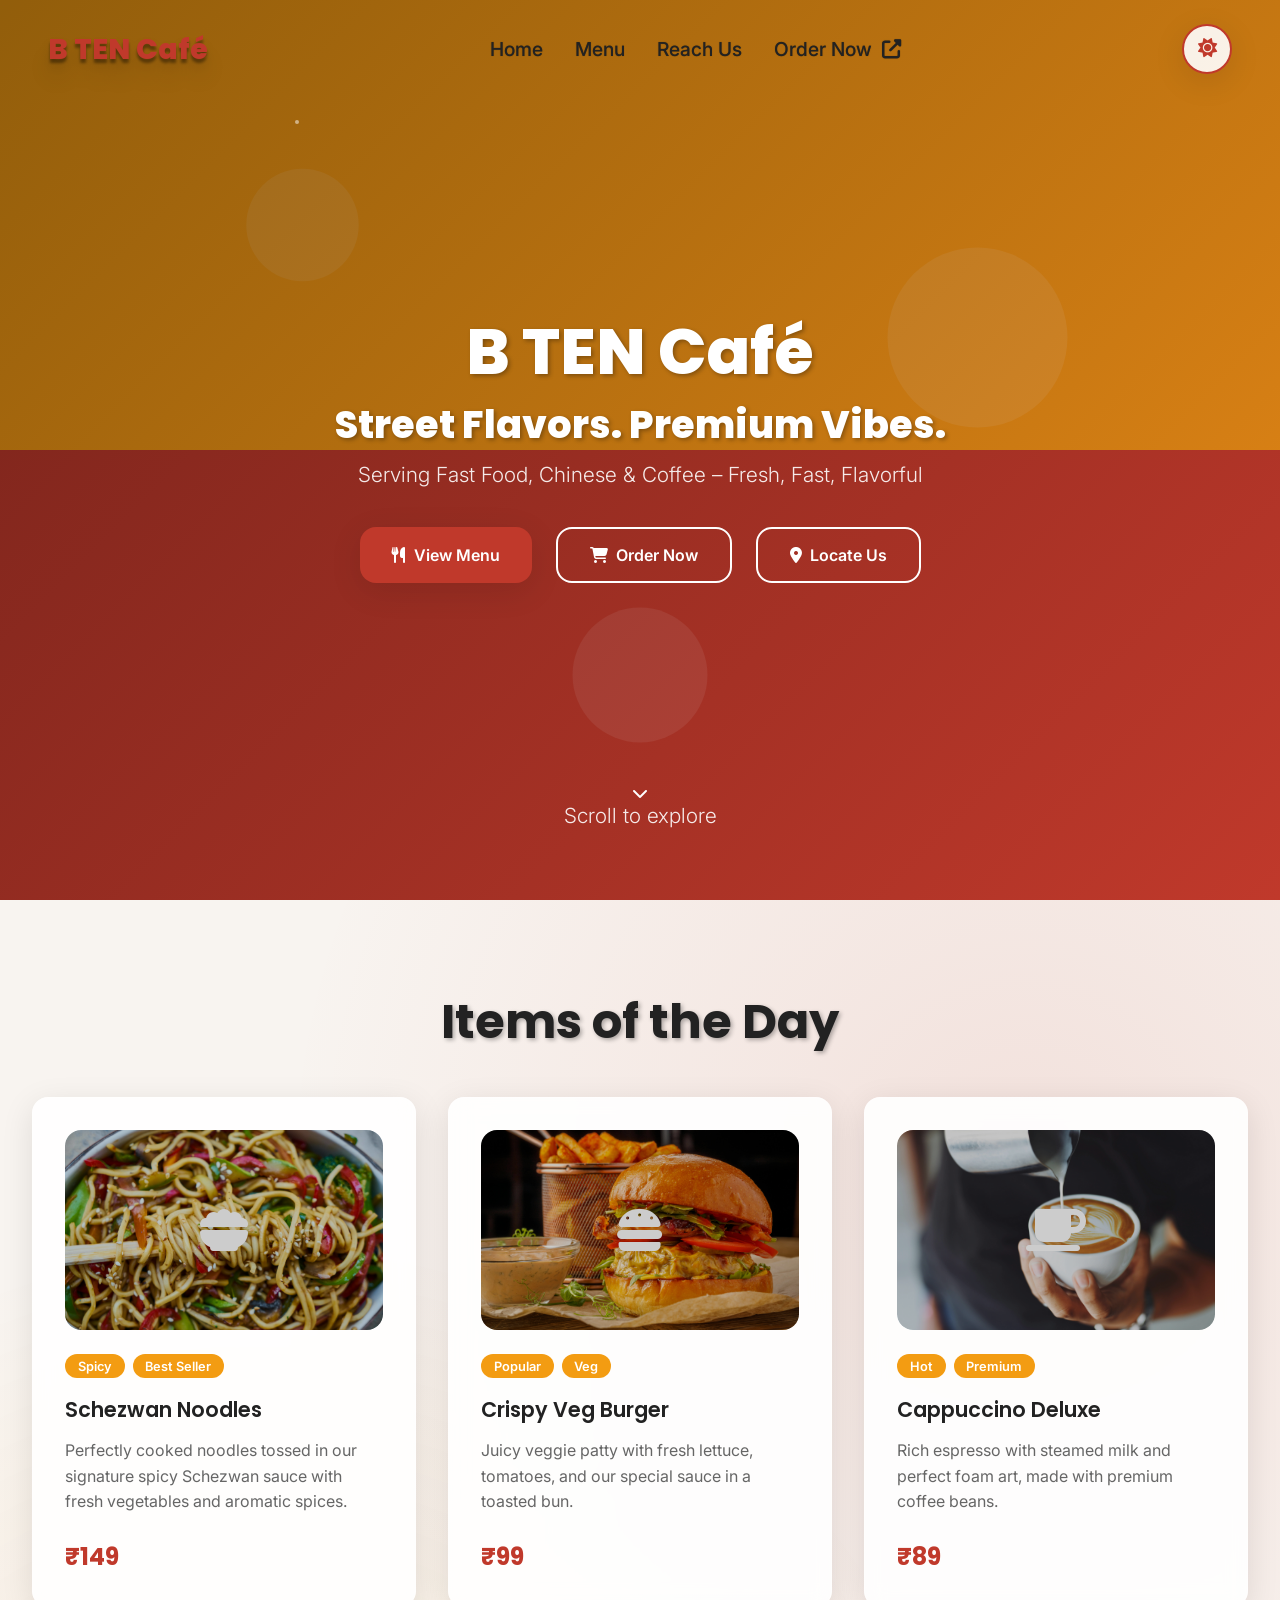
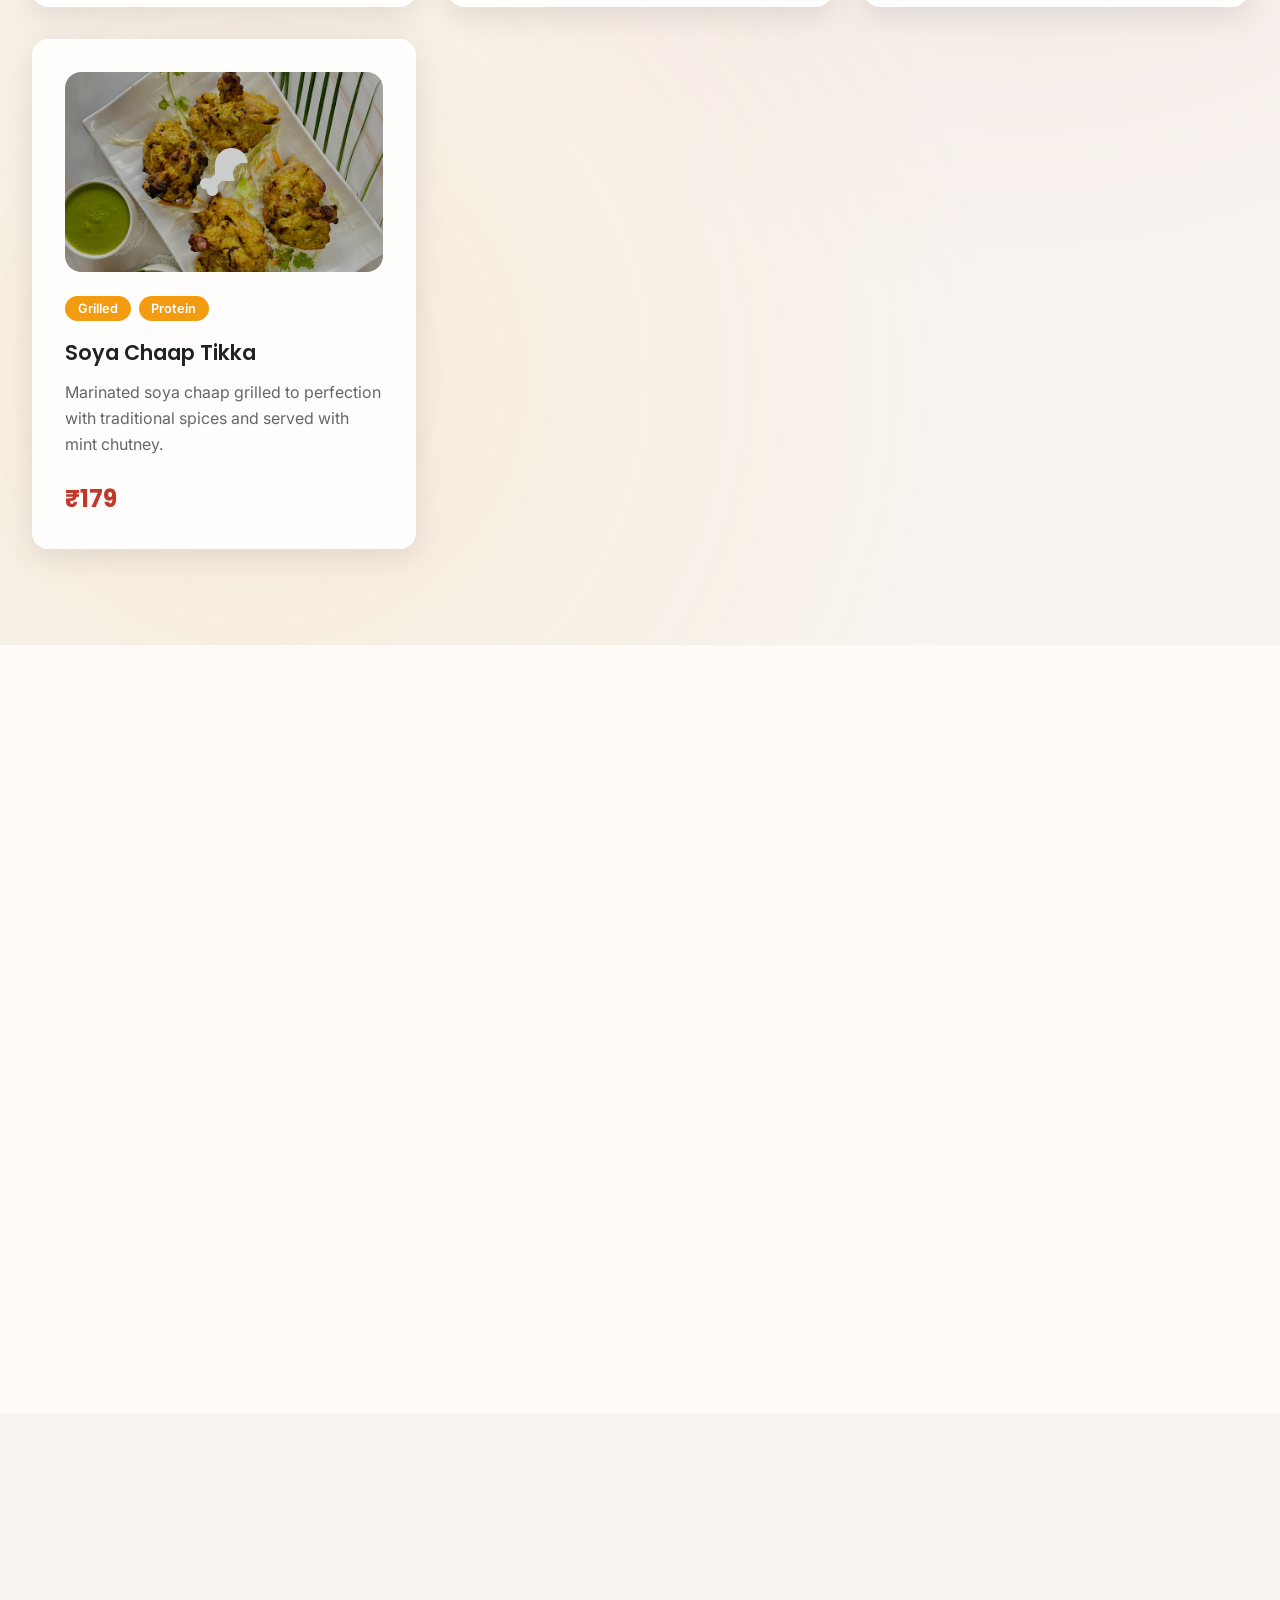
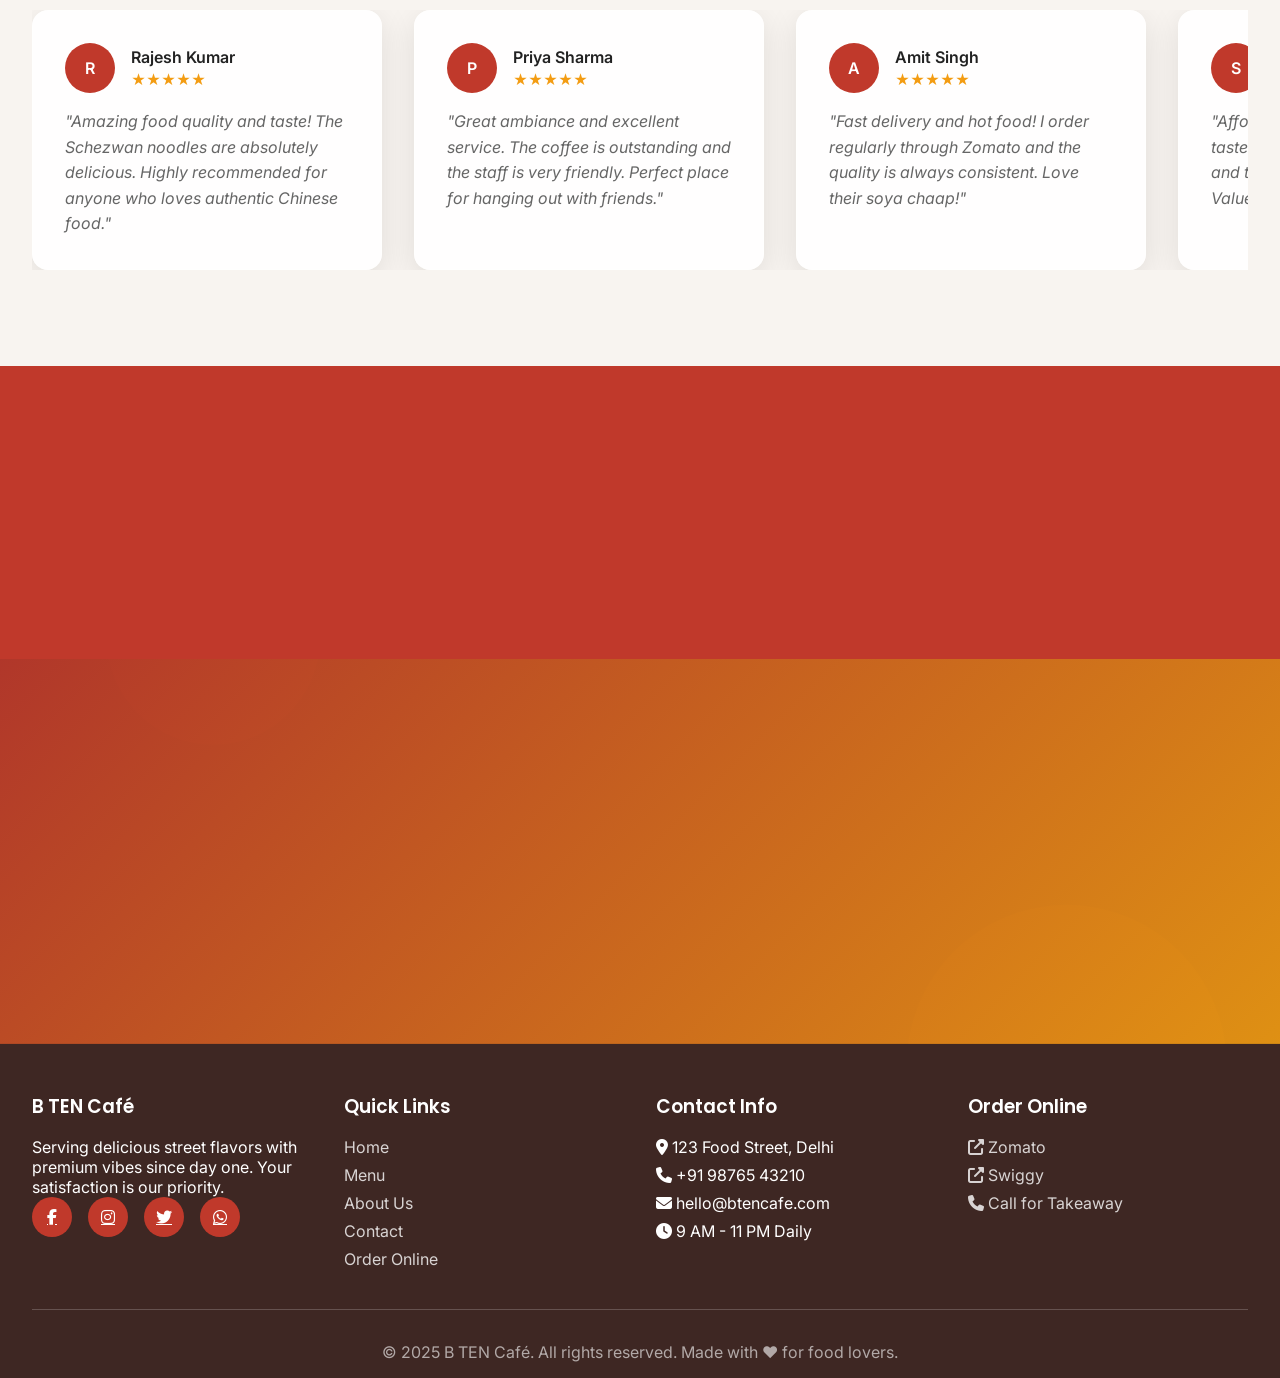
==== index.html @ 08c1b53b "Brewed with Assence" ====
<!DOCTYPE html>
<html lang="en">
  <head>
    <meta charset="UTF-8" />
    <meta name="viewport" content="width=device-width, initial-scale=1.0" />
    <title>B TEN Café - Street Flavors. Premium Vibes.</title>
    <link
      href="https://fonts.googleapis.com/css2?family=Poppins:wght@300;400;600;700;800&family=Inter:wght@300;400;500;600&display=swap"
      rel="stylesheet"
    />
    <link
      href="https://cdnjs.cloudflare.com/ajax/libs/font-awesome/6.4.0/css/all.min.css"
      rel="stylesheet"
    />
    <link rel="stylesheet" href="./css/index.css" />
  </head>
  <body>
    <!-- Loader -->
    <div class="loader" id="loader">
      <div class="coffee-cup"></div>
      <div class="loader-text">Brewing Excellence...</div>
    </div>

    <!-- Navbar -->
    <nav class="navbar" id="navbar">
      <div class="nav-container">
        <a href="index.html" class="logo">B TEN Café</a>
        <ul class="nav-links">
          <li><a href="index.html">Home</a></li>
          <li><a href="menu.html">Menu</a></li>
          <li><a href="reachus.html">Reach Us</a></li>
          <li>
            <a href="#"
              >Order Now &nbsp;<i class="fas fa-external-link-alt"></i
            ></a>
          </li>
        </ul>
        <button class="theme-toggle" id="themeToggle">
          <i class="fas fa-sun"></i>
        </button>
      </div>
    </nav>

    <!-- Hero Section -->
    <section class="hero" id="home" style="position: relative">
      <video
        autoplay
        loop
        muted
        playsinline
        class="hero-bg-video"
        style="
          position: absolute;
          top: 0;
          left: 0;
          width: 100%;
          height: 100%;
          object-fit: cover;
          z-index: 0;
          pointer-events: none;
          opacity: 0.45;
        "
      >
        <source src="./assests/home-hero-bg.mp4" type="video/mp4" />
        <!-- fallback image or background here if needed -->
      </video>
      <div class="hero-content">
        <h1>B TEN Café</h1>
        <h2>Street Flavors. Premium Vibes.</h2>
        <p>Serving Fast Food, Chinese & Coffee – Fresh, Fast, Flavorful</p>
        <div class="hero-buttons">
          <a href="menu.html" class="btn btn-primary">
            <i class="fas fa-utensils"></i> View Menu
          </a>
          <a href="#order" class="btn btn-outline">
            <i class="fas fa-shopping-cart"></i> Order Now
          </a>
          <a href="#contact" class="btn btn-outline">
            <i class="fas fa-map-marker-alt"></i> Locate Us
          </a>
        </div>
      </div>
      <div class="scroll-indicator">
        <i class="fas fa-chevron-down"></i>
        <p>Scroll to explore</p>
      </div>
    </section>

    <!-- Items of the Day -->
    <section class="items-section" id="menu">
      <div class="container">
        <h2 class="section-title fade-in">Items of the Day</h2>
        <div class="items-grid">
          <div class="item-card slide-in-left">
            <div
              class="item-image"
              style="
                background-image: url('./assests/home-SchezwanNoodles.jpg');
                background-size: cover;
                background-position: center;
              "
            >
              <i class="fas fa-bowl-food"></i>
            </div>
            <div class="item-tags">
              <span class="tag">Spicy</span>
              <span class="tag">Best Seller</span>
            </div>
            <h3 class="item-name">Schezwan Noodles</h3>
            <p class="item-description">
              Perfectly cooked noodles tossed in our signature spicy Schezwan
              sauce with fresh vegetables and aromatic spices.
            </p>
            <div class="item-price">₹149</div>
          </div>

          <div class="item-card slide-in-right">
            <div
              class="item-image"
              style="
                background-image: url('./assests/home-CrispyVegBurger.jpg');
                background-size: cover;
                background-position: center;
              "
            >
              <i class="fas fa-hamburger"></i>
            </div>
            <div class="item-tags">
              <span class="tag">Popular</span>
              <span class="tag">Veg</span>
            </div>
            <h3 class="item-name">Crispy Veg Burger</h3>
            <p class="item-description">
              Juicy veggie patty with fresh lettuce, tomatoes, and our special
              sauce in a toasted bun.
            </p>
            <div class="item-price">₹99</div>
          </div>

          <div class="item-card slide-in-left">
            <div
              class="item-image"
              style="
                background-image: url('./assests/home-CappuccinoDeluxe.jpg');
                background-size: cover;
                background-position: center;
              "
            >
              <i class="fas fa-coffee"></i>
            </div>
            <div class="item-tags">
              <span class="tag">Hot</span>
              <span class="tag">Premium</span>
            </div>
            <h3 class="item-name">Cappuccino Deluxe</h3>
            <p class="item-description">
              Rich espresso with steamed milk and perfect foam art, made with
              premium coffee beans.
            </p>
            <div class="item-price">₹89</div>
          </div>

          <div class="item-card slide-in-right">
            <div
              class="item-image"
              style="
                background-image: url('./assests/home-SoyaChaapTikka.jpg');
                background-size: cover;
                background-position: center;
              "
            >
              <i class="fas fa-drumstick-bite"></i>
            </div>
            <div class="item-tags">
              <span class="tag">Grilled</span>
              <span class="tag">Protein</span>
            </div>
            <h3 class="item-name">Soya Chaap Tikka</h3>
            <p class="item-description">
              Marinated soya chaap grilled to perfection with traditional spices
              and served with mint chutney.
            </p>
            <div class="item-price">₹179</div>
          </div>
        </div>
      </div>
    </section>

    <!-- Why B TEN Section -->
    <section class="why-section">
      <div class="container">
        <div class="why-content">
          <div class="why-text slide-in-left">
            <h2>Why B TEN Café?</h2>
            <div class="why-features">
              <div class="feature">
                <div class="feature-icon">
                  <i class="fas fa-leaf"></i>
                </div>
                <div class="feature-text">
                  <h3>Always Fresh & Hygienic</h3>
                  <p>
                    We prepare everything fresh daily with the highest hygiene
                    standards
                  </p>
                </div>
              </div>
              <div class="feature">
                <div class="feature-icon">
                  <i class="fas fa-seedling"></i>
                </div>
                <div class="feature-text">
                  <h3>100% Pure Veg</h3>
                  <p>
                    Completely vegetarian menu with authentic flavors and
                    quality ingredients
                  </p>
                </div>
              </div>
              <div class="feature">
                <div class="feature-icon">
                  <i class="fas fa-heart"></i>
                </div>
                <div class="feature-text">
                  <h3>Loved by Locals</h3>
                  <p>
                    Trusted by our community for consistent taste and excellent
                    service
                  </p>
                </div>
              </div>
              <div class="feature">
                <div class="feature-icon">
                  <i class="fas fa-mobile-alt"></i>
                </div>
                <div class="feature-text">
                  <h3>Order on Zomato & Swiggy</h3>
                  <p>
                    Convenient online ordering with fast delivery to your
                    doorstep
                  </p>
                </div>
              </div>
            </div>
          </div>
          <div class="gallery-grid slide-in-right">
            <div
              class="gallery-item"
              style="
                background-image: url('./assests/home-about1.jpg');
                background-size: cover;
                background-position: center;
              "
            >
              <div class="gallery-overlay">
                <i class="fas fa-kitchen-set"></i>
              </div>
            </div>
            <div
              class="gallery-item"
              style="
                background-image: url('./assests/home-about2.jpg');
                background-size: cover;
                background-position: center;
              "
            >
              <div class="gallery-overlay">
                <i class="fas fa-utensils"></i>
              </div>
            </div>
            <div
              class="gallery-item"
              style="
                background-image: url('./assests/home-about3.jpg');
                background-size: cover;
                background-position: center;
              "
            >
              <div class="gallery-overlay">
                <i class="fa-solid fa-users"></i>
              </div>
            </div>
            <div
              class="gallery-item"
              style="
                background-image: url('./assests/home-about4.jpg');
                background-size: cover;
                background-position: center;
              "
            >
              <div class="gallery-overlay">
                <i class="fas fa-smile"></i>
              </div>
            </div>
          </div>
        </div>
      </div>
    </section>

    <!-- Testimonials -->
    <section class="testimonials-section">
      <div class="container">
        <h2 class="section-title fade-in">What Our Customers Say</h2>
        <div class="testimonials-container">
          <div class="testimonials-track">
            <div class="testimonial-card">
              <div class="testimonial-header">
                <img
                  class="testimonial-avatar"
                  src="https://i.pravatar.cc/50?u=rajesh"
                  alt="Rajesh Kumar"
                  style="
                    width: 50px;
                    height: 50px;
                    border-radius: 50%;
                    object-fit: cover;
                  "
                  onerror="this.style.display='none';this.nextElementSibling.style.display='flex';"
                />
                <div class="testimonial-avatar" style="display: none">R</div>
                <div class="testimonial-info">
                  <h4>Rajesh Kumar</h4>
                  <div class="testimonial-stars">★★★★★</div>
                </div>
              </div>
              <p class="testimonial-text">
                "Amazing food quality and taste! The Schezwan noodles are
                absolutely delicious. Highly recommended for anyone who loves
                authentic Chinese food."
              </p>
            </div>

            <div class="testimonial-card">
              <div class="testimonial-header">
                <img
                  class="testimonial-avatar"
                  src="https://i.pravatar.cc/50?u=priya"
                  alt="Priya Sharma"
                  style="
                    width: 50px;
                    height: 50px;
                    border-radius: 50%;
                    object-fit: cover;
                  "
                  onerror="this.style.display='none';this.nextElementSibling.style.display='flex';"
                />
                <div class="testimonial-avatar" style="display: none">P</div>
                <div class="testimonial-info">
                  <h4>Priya Sharma</h4>
                  <div class="testimonial-stars">★★★★★</div>
                </div>
              </div>
              <p class="testimonial-text">
                "Great ambiance and excellent service. The coffee is outstanding
                and the staff is very friendly. Perfect place for hanging out
                with friends."
              </p>
            </div>

            <div class="testimonial-card">
              <div class="testimonial-header">
                <img
                  class="testimonial-avatar"
                  src="https://i.pravatar.cc/50?u=amit"
                  alt="Amit Singh"
                  style="
                    width: 50px;
                    height: 50px;
                    border-radius: 50%;
                    object-fit: cover;
                  "
                  onerror="this.style.display='none';this.nextElementSibling.style.display='flex';"
                />
                <div class="testimonial-avatar" style="display: none">A</div>
                <div class="testimonial-info">
                  <h4>Amit Singh</h4>
                  <div class="testimonial-stars">★★★★★</div>
                </div>
              </div>
              <p class="testimonial-text">
                "Fast delivery and hot food! I order regularly through Zomato
                and the quality is always consistent. Love their soya chaap!"
              </p>
            </div>

            <div class="testimonial-card">
              <div class="testimonial-header">
                <img
                  class="testimonial-avatar"
                  src="https://i.pravatar.cc/50?u=sunita"
                  alt="Sunita Patel"
                  style="
                    width: 50px;
                    height: 50px;
                    border-radius: 50%;
                    object-fit: cover;
                  "
                  onerror="this.style.display='none';this.nextElementSibling.style.display='flex';"
                />
                <div class="testimonial-avatar" style="display: none">S</div>
                <div class="testimonial-info">
                  <h4>Sunita Patel</h4>
                  <div class="testimonial-stars">★★★★★</div>
                </div>
              </div>
              <p class="testimonial-text">
                "Affordable prices with premium taste. The veg burger is my
                favorite and the portion sizes are generous. Value for money!"
              </p>
            </div>

            <div class="testimonial-card">
              <div class="testimonial-header">
                <img
                  class="testimonial-avatar"
                  src="https://i.pravatar.cc/50?u=rajesh"
                  alt="Rajesh Kumar"
                  style="
                    width: 50px;
                    height: 50px;
                    border-radius: 50%;
                    object-fit: cover;
                  "
                  onerror="this.style.display='none';this.nextElementSibling.style.display='flex';"
                />
                <div class="testimonial-avatar" style="display: none">R</div>
                <div class="testimonial-info">
                  <h4>Rajesh Kumar</h4>
                  <div class="testimonial-stars">★★★★★</div>
                </div>
              </div>
              <p class="testimonial-text">
                "Amazing food quality and taste! The Schezwan noodles are
                absolutely delicious. Highly recommended for anyone who loves
                authentic Chinese food."
              </p>
            </div>

            <div class="testimonial-card">
              <div class="testimonial-header">
                <img
                  class="testimonial-avatar"
                  src="https://i.pravatar.cc/50?u=priya"
                  alt="Priya Sharma"
                  style="
                    width: 50px;
                    height: 50px;
                    border-radius: 50%;
                    object-fit: cover;
                  "
                  onerror="this.style.display='none';this.nextElementSibling.style.display='flex';"
                />
                <div class="testimonial-avatar" style="display: none">P</div>
                <div class="testimonial-info">
                  <h4>Priya Sharma</h4>
                  <div class="testimonial-stars">★★★★★</div>
                </div>
              </div>
              <p class="testimonial-text">
                "Great ambiance and excellent service. The coffee is outstanding
                and the staff is very friendly. Perfect place for hanging out
                with friends."
              </p>
            </div>
          </div>
        </div>
      </div>
    </section>

    <!-- Stats Section -->
    <section class="stats-section">
      <div class="container">
        <div class="stats-grid">
          <div class="stat-item fade-in">
            <div class="stat-number" data-target="9000">0</div>
            <div class="stat-label">Orders Delivered</div>
          </div>
          <div class="stat-item fade-in">
            <div class="stat-number" data-target="58">0</div>
            <div class="stat-label">Delicious Items</div>
          </div>
          <div class="stat-item fade-in">
            <div class="stat-number" data-target="4.8">0</div>
            <div class="stat-label">Avg. Rating</div>
          </div>
          <div class="stat-item fade-in">
            <div class="stat-number" data-target="4000">0</div>
            <div class="stat-label">Happy Customers</div>
          </div>
        </div>
      </div>
    </section>

    <!-- CTA Section -->
    <section class="cta-section" id="order">
      <div class="container">
        <div class="cta-content fade-in">
          <h2>Ready to Experience B TEN?</h2>
          <p>
            Join thousands of satisfied customers who trust us for their
            favorite meals
          </p>
          <div class="cta-buttons">
            <a href="#" class="cta-btn">
              <i class="fas fa-calendar-alt"></i> Book a Table
            </a>
            <a href="#" class="cta-btn">
              <i class="fas fa-shopping-bag"></i> Take Away
            </a>
            <a href="#" class="cta-btn">
              <i class="fas fa-motorcycle"></i> Order Online
            </a>
          </div>
        </div>
      </div>
    </section>

    <!-- Footer -->
    <footer class="footer" id="contact">
      <div class="container">
        <div class="footer-content">
          <div class="footer-section">
            <h3>B TEN Café</h3>
            <p>
              Serving delicious street flavors with premium vibes since day one.
              Your satisfaction is our priority.
            </p>
            <div class="social-links">
              <a href="#"><i class="fab fa-facebook-f"></i></a>
              <a href="#"><i class="fab fa-instagram"></i></a>
              <a href="#"><i class="fab fa-twitter"></i></a>
              <a href="#"><i class="fab fa-whatsapp"></i></a>
            </div>
          </div>
          <div class="footer-section">
            <h3>Quick Links</h3>
            <ul class="footer-links">
              <li><a href="index.html">Home</a></li>
              <li><a href="menu.html">Menu</a></li>
              <li><a href="#about">About Us</a></li>
              <li><a href="reachus.html">Contact</a></li>
              <li><a href="#order">Order Online</a></li>
            </ul>
          </div>
          <div class="footer-section">
            <h3>Contact Info</h3>
            <ul class="footer-links">
              <li>
                <i class="fas fa-map-marker-alt"></i> 123 Food Street, Delhi
              </li>
              <li><i class="fas fa-phone"></i> +91 98765 43210</li>
              <li><i class="fas fa-envelope"></i> hello@btencafe.com</li>
              <li><i class="fas fa-clock"></i> 9 AM - 11 PM Daily</li>
            </ul>
          </div>
          <div class="footer-section">
            <h3>Order Online</h3>
            <ul class="footer-links">
              <li>
                <a href="#"><i class="fas fa-external-link-alt"></i> Zomato</a>
              </li>
              <li>
                <a href="#"><i class="fas fa-external-link-alt"></i> Swiggy</a>
              </li>
              <li>
                <a href="#"><i class="fas fa-phone"></i> Call for Takeaway</a>
              </li>
            </ul>
          </div>
        </div>
        <div class="footer-bottom">
          <p>
            &copy; 2025 B TEN Café. All rights reserved. Made with ❤️ for food
            lovers.
          </p>
        </div>
      </div>
    </footer>

    <script src="./js/index.js"></script>
  </body>
</html>
---- css/index.css ----
* {
  margin: 0;
  padding: 0;
  box-sizing: border-box;
}

:root {
  --bg-primary: #fefaf6;
  --bg-secondary: #f8f4f0;
  --text-primary: #222;
  --text-secondary: #666;
  --accent-red: #c0392b;
  --accent-gold: #f39c12;
  --card-bg: rgba(255, 255, 255, 0.9);
  --glass-bg: rgba(255, 255, 255, 0.1);
  --shadow: 0 8px 32px rgba(0, 0, 0, 0.1);
  --shadow-hover: 0 12px 40px rgba(0, 0, 0, 0.15);
  --border-radius: 16px;
  --transition: all 0.3s cubic-bezier(0.4, 0, 0.2, 1);
}

[data-theme="dark"] {
  --bg-primary: #1c1c1c;
  --bg-secondary: #2a2a2a;
  --text-primary: #f9f9f9;
  --text-secondary: #ccc;
  --card-bg: rgba(45, 45, 45, 0.9);
  --glass-bg: rgba(255, 255, 255, 0.05);
  --shadow: 0 8px 32px rgba(0, 0, 0, 0.3);
  --shadow-hover: 0 12px 40px rgba(0, 0, 0, 0.4);
}

body {
  font-family: "Inter", sans-serif;
  background: var(--bg-primary);
  color: var(--text-primary);
  transition: var(--transition);
  overflow-x: hidden;
}

/* Loader */
.loader {
  position: fixed;
  top: 0;
  left: 0;
  right: 0;
  bottom: 0;
  background: var(--bg-primary);
  z-index: 9999;
  display: flex;
  align-items: center;
  justify-content: center;
  flex-direction: column;
  transition: var(--transition);
}

.coffee-cup {
  width: 60px;
  height: 60px;
  border: 3px solid var(--accent-red);
  border-radius: 50%;
  position: relative;
  animation: fillCup 2s ease-in-out infinite;
}

.coffee-cup::before {
  content: "";
  position: absolute;
  top: 10px;
  left: 10px;
  right: 10px;
  bottom: 10px;
  background: var(--accent-red);
  border-radius: 50%;
  transform: scale(0);
  animation: fillCoffee 2s ease-in-out infinite;
}

@keyframes fillCup {
  0%,
  100% {
    transform: rotate(0deg);
  }
  50% {
    transform: rotate(10deg);
  }
}

@keyframes fillCoffee {
  0% {
    transform: scale(0);
  }
  50% {
    transform: scale(0.8);
  }
  100% {
    transform: scale(0);
  }
}

.loader-text {
  margin-top: 20px;
  font-family: "Poppins", sans-serif;
  font-weight: 600;
  color: var(--accent-red);
  animation: pulse 2s ease-in-out infinite;
}

@keyframes pulse {
  0%,
  100% {
    opacity: 0.6;
  }
  50% {
    opacity: 1;
  }
}

/* Navbar */
.navbar {
  position: fixed;
  top: 0;
  left: 0;
  right: 0;
  z-index: 1000;
  padding: 1.5rem 3rem;
  transition: var(--transition);
  backdrop-filter: blur(0px);
}

.navbar.scrolled {
  background: var(--glass-bg);
  backdrop-filter: blur(15px);
  border-bottom: 1px solid rgba(255, 255, 255, 0.1);
}

.nav-container {
  display: flex;
  justify-content: space-between;
  align-items: center;
  max-width: 1400px;
  margin: 0 auto;
}

.logo {
  font-family: "Poppins", sans-serif;
  font-size: 1.8rem;
  font-weight: 800;
  color: var(--accent-red);
  text-shadow: 0px 4px 3px rgba(0, 0, 0, 0.4), 0px 8px 13px rgba(0, 0, 0, 0.1),
    0px 18px 23px rgba(0, 0, 0, 0.1);
  text-decoration: none;
}

.nav-links {
  display: flex;
  list-style: none;
  gap: 2rem;
  align-items: center;
}

.nav-links a {
  text-decoration: none;
  font-size: 1.2rem;
  text-shadow: 0px 0px 1px rgba(0, 0, 0, 0.4);
  color: var(--text-primary);
  font-weight: 500;
  transition: var(--transition);
  position: relative;
}

.nav-links a:hover {
  color: var(--accent-red);
}

.nav-links a::after {
  content: "";
  position: absolute;
  bottom: -5px;
  left: 0;
  width: 0;
  height: 2px;
  background: var(--accent-red);
  transition: var(--transition);
}

.nav-links a:hover::after {
  width: 100%;
}

.theme-toggle {
  background: var(--card-bg);
  border: 2px solid #c0392b;
  width: 50px;
  height: 50px;
  border-radius: 50%;
  cursor: pointer;
  display: flex;
  align-items: center;
  justify-content: center;
  font-size: 1.2rem;
  color: var(--accent-red);
  transition: var(--transition);
  box-shadow: var(--shadow);
}

.theme-toggle:hover {
  transform: scale(1.1);
}

/* Hero Section */
.hero {
  height: 100vh;
  background: linear-gradient(
      135deg,
      rgba(0, 0, 0, 0.4),
      rgba(192, 57, 43, 0.2)
    ),
    url('data:image/svg+xml,<svg xmlns="http://www.w3.org/2000/svg" viewBox="0 0 1200 800"><rect fill="%23f39c12" width="1200" height="800"/><path fill="%23c0392b" d="M0 400h1200v400H0z"/><circle fill="%23fff" cx="300" cy="200" r="50" opacity="0.1"/><circle fill="%23fff" cx="900" cy="300" r="80" opacity="0.1"/><circle fill="%23fff" cx="600" cy="600" r="60" opacity="0.1"/></svg>');
  background-size: cover;
  background-position: center;
  display: flex;
  align-items: center;
  justify-content: center;
  text-align: center;
  position: relative;
  overflow: hidden;
}

.hero-content {
  max-width: 800px;
  z-index: 2;
  animation: heroFadeIn 1s ease-out;
}

@keyframes heroFadeIn {
  from {
    opacity: 0;
    transform: translateY(50px);
  }
  to {
    opacity: 1;
    transform: translateY(0);
  }
}

.hero h1,
h2 {
  font-family: "Poppins", sans-serif;
  font-size: clamp(2.5rem, 5vw, 4.5rem);
  font-weight: 800;
  color: white;
  margin-bottom: 1rem;
  line-height: 1.1;
  text-shadow: 2px 2px 4px rgba(0, 0, 0, 0.3);
}

.hero h2 {
  font-size: clamp(1.5rem, 3vw, 2.5rem);
}

.hero p {
  font-size: 1.3rem;
  color: rgba(255, 255, 255, 0.9);
  margin-bottom: 2.5rem;
  font-weight: 300;
}

.hero-buttons {
  display: flex;
  gap: 1.5rem;
  justify-content: center;
  flex-wrap: wrap;
}

.btn {
  padding: 1rem 2rem;
  border-radius: var(--border-radius);
  text-decoration: none;
  font-weight: 600;
  transition: var(--transition);
  position: relative;
  overflow: hidden;
  display: inline-flex;
  align-items: center;
  gap: 0.5rem;
}

.btn-primary {
  background: var(--accent-red);
  color: white;
  box-shadow: var(--shadow);
}

.btn-outline {
  background: transparent;
  color: white;
  border: 2px solid white;
}

.btn:hover {
  transform: translateY(-3px);
  box-shadow: var(--shadow-hover);
}

.scroll-indicator {
  position: absolute;
  bottom: 2rem;
  left: 50%;
  transform: translateX(-50%);
  color: white;
  animation: bounce 2s infinite;
}

@keyframes bounce {
  0%,
  20%,
  50%,
  80%,
  100% {
    transform: translateX(-50%) translateY(0);
  }
  40% {
    transform: translateX(-50%) translateY(-10px);
  }
  60% {
    transform: translateX(-50%) translateY(-5px);
  }
}

/* Items of the Day */
.items-section {
  padding: 6rem 0;
  background: var(--bg-secondary);
  position: relative;
}

.items-section::before {
  content: "";
  position: absolute;
  top: 0;
  left: 0;
  right: 0;
  bottom: 0;
  background-image: radial-gradient(
      circle at 20% 80%,
      rgba(243, 156, 18, 0.1) 0%,
      transparent 50%
    ),
    radial-gradient(
      circle at 80% 20%,
      rgba(192, 57, 43, 0.1) 0%,
      transparent 50%
    );
  pointer-events: none;
}

.container {
  max-width: 1400px;
  margin: 0 auto;
  padding: 0 2rem;
}

.section-title {
  font-family: "Poppins", sans-serif;
  font-size: 3rem;
  font-weight: 700;
  text-align: center;
  margin-bottom: 3rem;
  color: var(--text-primary);
}

.items-grid {
  display: grid;
  grid-template-columns: repeat(auto-fit, minmax(300px, 1fr));
  gap: 2rem;
  margin-top: 3rem;
}

.item-card {
  background: var(--card-bg);
  border-radius: var(--border-radius);
  padding: 2rem;
  box-shadow: var(--shadow);
  transition: var(--transition);
  backdrop-filter: blur(10px);
  border: 1px solid rgba(255, 255, 255, 0.2);
  position: relative;
  overflow: hidden;
}

.item-card::before {
  content: "";
  position: absolute;
  top: 0;
  left: -100%;
  width: 100%;
  height: 100%;
  background: linear-gradient(
    90deg,
    transparent,
    rgba(255, 255, 255, 0.2),
    transparent
  );
  transition: var(--transition);
}

.item-card:hover::before {
  left: 100%;
}

.item-card:hover {
  transform: translateY(-10px);
  box-shadow: var(--shadow-hover);
}

.item-image {
  width: 100%;
  height: 200px;
  background: linear-gradient(45deg, var(--accent-red), var(--accent-gold));
  border-radius: var(--border-radius);
  margin-bottom: 1.5rem;
  display: flex;
  align-items: center;
  justify-content: center;
  font-size: 3rem;
  color: white;
  position: relative;
  overflow: hidden;
}

.item-image::after {
  content: "";
  position: absolute;
  top: 0;
  left: 0;
  right: 0;
  bottom: 0;
  background: rgba(0, 0, 0, 0.2);
  border-radius: var(--border-radius);
}

.item-tags {
  display: flex;
  gap: 0.5rem;
  margin-bottom: 1rem;
}

.tag {
  background: var(--accent-gold);
  color: white;
  padding: 0.3rem 0.8rem;
  border-radius: 20px;
  font-size: 0.8rem;
  font-weight: 600;
}

.item-name {
  font-family: "Poppins", sans-serif;
  font-size: 1.3rem;
  font-weight: 600;
  margin-bottom: 0.8rem;
  color: var(--text-primary);
}

.item-description {
  color: var(--text-secondary);
  margin-bottom: 1.5rem;
  line-height: 1.6;
}

.item-price {
  font-family: "Poppins", sans-serif;
  font-size: 1.5rem;
  font-weight: 700;
  color: var(--accent-red);
}

/* Why B TEN Section */
.why-section {
  padding: 6rem 0;
  background: var(--bg-primary);
}

.why-content {
  display: grid;
  grid-template-columns: 1fr 1fr;
  gap: 4rem;
  align-items: center;
}

.why-text h2 {
  font-family: "Poppins", sans-serif;
  font-size: 2.5rem;
  font-weight: 700;
  margin-bottom: 2rem;
  color: var(--text-primary);
}

.why-features {
  display: grid;
  gap: 1.5rem;
}

.feature {
  display: flex;
  align-items: center;
  gap: 1rem;
  padding: 1rem;
  background: var(--card-bg);
  border-radius: var(--border-radius);
  box-shadow: var(--shadow);
  transition: var(--transition);
}

.feature:hover {
  transform: translateX(10px);
  box-shadow: var(--shadow-hover);
}

.feature-icon {
  width: 50px;
  height: 50px;
  background: var(--accent-red);
  border-radius: 50%;
  display: flex;
  align-items: center;
  justify-content: center;
  color: white;
  font-size: 1.2rem;
}

.feature-text h3 {
  font-weight: 600;
  margin-bottom: 0.5rem;
}

.feature-text p {
  color: var(--text-secondary);
  font-size: 0.9rem;
}

.gallery-grid {
  display: grid;
  grid-template-columns: repeat(2, 1fr);
  gap: 1rem;
}

.gallery-item {
  aspect-ratio: 1;
  background: linear-gradient(45deg, var(--accent-red), var(--accent-gold));
  border-radius: var(--border-radius);
  position: relative;
  overflow: hidden;
  cursor: pointer;
  transition: var(--transition);
}

.gallery-item:hover {
  transform: scale(1.05);
}

.gallery-item::after {
  content: "";
  position: absolute;
  top: 0;
  left: 0;
  right: 0;
  bottom: 0;
  background: rgba(0, 0, 0, 0.3);
  opacity: 0;
  transition: var(--transition);
}

.gallery-item:hover::after {
  opacity: 1;
}

.gallery-overlay {
  position: absolute;
  top: 50%;
  left: 50%;
  transform: translate(-50%, -50%);
  color: white;
  font-size: 2rem;
  opacity: 0;
  transition: var(--transition);
}

.gallery-item:hover .gallery-overlay {
  opacity: 1;
}

/* Testimonials */
.testimonials-section {
  padding: 6rem 0;
  background: var(--bg-secondary);
}

.testimonials-container {
  overflow: hidden;
  position: relative;
}

.testimonials-track {
  display: flex;
  gap: 2rem;
  animation: slideTestimonials 20s linear infinite;
}

@keyframes slideTestimonials {
  0% {
    transform: translateX(0);
  }
  100% {
    transform: translateX(-50%);
  }
}

.testimonial-card {
  min-width: 350px;
  background: var(--card-bg);
  padding: 2rem;
  border-radius: var(--border-radius);
  box-shadow: var(--shadow);
  backdrop-filter: blur(10px);
  border: 1px solid rgba(255, 255, 255, 0.2);
}

.testimonial-header {
  display: flex;
  align-items: center;
  gap: 1rem;
  margin-bottom: 1rem;
}

.testimonial-avatar {
  width: 50px;
  height: 50px;
  background: var(--accent-red);
  border-radius: 50%;
  display: flex;
  align-items: center;
  justify-content: center;
  color: white;
  font-weight: 600;
}

.testimonial-info h4 {
  font-weight: 600;
  margin-bottom: 0.25rem;
}

.testimonial-stars {
  color: var(--accent-gold);
  font-size: 0.9rem;
}

.testimonial-text {
  color: var(--text-secondary);
  line-height: 1.6;
  font-style: italic;
}

/* Stats Section */
.stats-section {
  padding: 4rem 0;
  background: var(--accent-red);
  color: white;
}

.stats-grid {
  display: grid;
  grid-template-columns: repeat(auto-fit, minmax(200px, 1fr));
  gap: 2rem;
  text-align: center;
}

.stat-item {
  padding: 2rem;
  transition: var(--transition);
}

.stat-item:hover {
  transform: translateY(-5px);
}

.stat-number {
  font-family: "Poppins", sans-serif;
  font-size: 3rem;
  font-weight: 800;
  margin-bottom: 0.5rem;
}

.stat-label {
  font-size: 1.1rem;
  font-weight: 500;
  opacity: 0.9;
}

/* CTA Section */
.cta-section {
  padding: 6rem 0;
  background: linear-gradient(
      135deg,
      rgba(192, 57, 43, 0.9),
      rgba(243, 156, 18, 0.9)
    ),
    url('data:image/svg+xml,<svg xmlns="http://www.w3.org/2000/svg" viewBox="0 0 1200 600"><rect fill="%23222" width="1200" height="600"/><circle fill="%23c0392b" cx="200" cy="100" r="100" opacity="0.1"/><circle fill="%23f39c12" cx="1000" cy="500" r="150" opacity="0.1"/></svg>');
  background-size: cover;
  background-position: center;
  text-align: center;
  color: white;
}

.cta-content h2 {
  font-family: "Poppins", sans-serif;
  font-size: 3rem;
  font-weight: 700;
  margin-bottom: 1rem;
}

.cta-content p {
  font-size: 1.2rem;
  margin-bottom: 3rem;
  opacity: 0.9;
}

.cta-buttons {
  display: flex;
  gap: 1.5rem;
  justify-content: center;
  flex-wrap: wrap;
}

.cta-btn {
  background: white;
  color: var(--accent-red);
  padding: 1rem 2rem;
  border-radius: var(--border-radius);
  text-decoration: none;
  font-weight: 600;
  transition: var(--transition);
  box-shadow: var(--shadow);
}

.cta-btn:hover {
  transform: translateY(-3px);
  box-shadow: var(--shadow-hover);
}

/* Footer */
.footer {
  background: #3e2723;
  color: white;
  padding: 3rem 0 1rem;
}

.footer-content {
  display: grid;
  grid-template-columns: repeat(auto-fit, minmax(250px, 1fr));
  gap: 2rem;
  margin-bottom: 2rem;
}

.footer-section h3 {
  font-family: "Poppins", sans-serif;
  font-weight: 600;
  margin-bottom: 1rem;
}

.footer-links {
  list-style: none;
}

.footer-links li {
  margin-bottom: 0.5rem;
}

.footer-links a {
  color: rgba(255, 255, 255, 0.8);
  text-decoration: none;
  transition: var(--transition);
}

.footer-links a:hover {
  color: var(--accent-gold);
}

.social-links {
  display: flex;
  gap: 1rem;
}

.social-links a {
  width: 40px;
  height: 40px;
  background: var(--accent-red);
  border-radius: 50%;
  display: flex;
  align-items: center;
  justify-content: center;
  color: white;
  transition: var(--transition);
}

.social-links a:hover {
  background: var(--accent-gold);
  transform: translateY(-2px);
}

.footer-bottom {
  text-align: center;
  padding-top: 2rem;
  border-top: 1px solid rgba(255, 255, 255, 0.2);
  color: rgba(255, 255, 255, 0.6);
}

/* Responsive Design */
@media (max-width: 768px) {
  .navbar {
    padding: 1rem 1.5rem;
  }

  .nav-links {
    gap: 1rem;
  }

  .hero h1 {
    font-size: 2.5rem;
  }

  .hero p {
    font-size: 1.1rem;
  }

  .hero-buttons {
    flex-direction: column;
    align-items: center;
  }

  .why-content {
    grid-template-columns: 1fr;
    gap: 3rem;
  }

  .section-title {
    font-size: 2rem;
  }

  .items-grid {
    grid-template-columns: 1fr;
  }

  .stats-grid {
    grid-template-columns: repeat(2, 1fr);
  }

  .cta-content h2 {
    font-size: 2rem;
  }

  .cta-buttons {
    flex-direction: column;
    align-items: center;
  }
}

/* Scroll animations */
.fade-in {
  opacity: 0;
  transform: translateY(30px);
  transition: all 0.6s ease-out;
}

.fade-in.visible {
  opacity: 1;
  transform: translateY(0);
}

.slide-in-left {
  opacity: 0;
  transform: translateX(-50px);
  transition: all 0.6s ease-out;
}

.slide-in-left.visible {
  opacity: 1;
  transform: translateX(0);
}

.slide-in-right {
  opacity: 0;
  transform: translateX(50px);
  transition: all 0.6s ease-out;
}

.slide-in-right.visible {
  opacity: 1;
  transform: translateX(0);
}
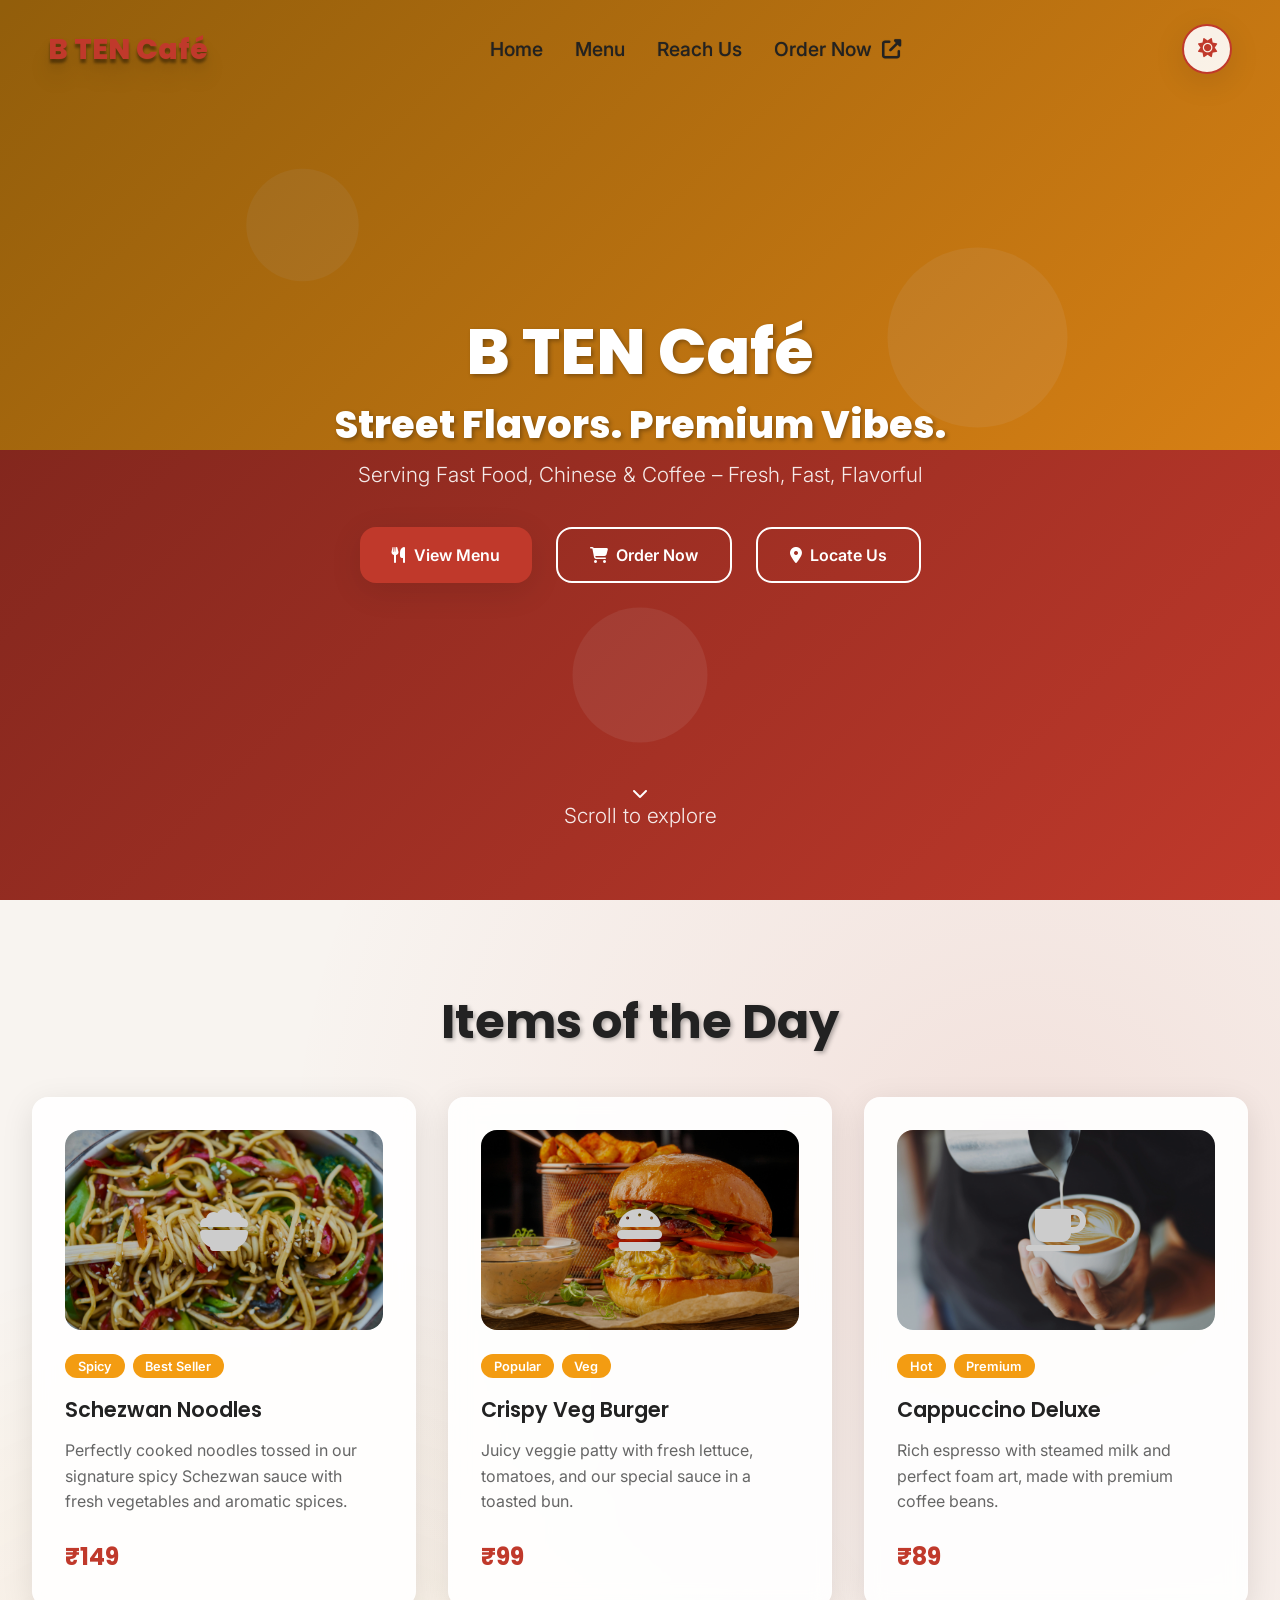
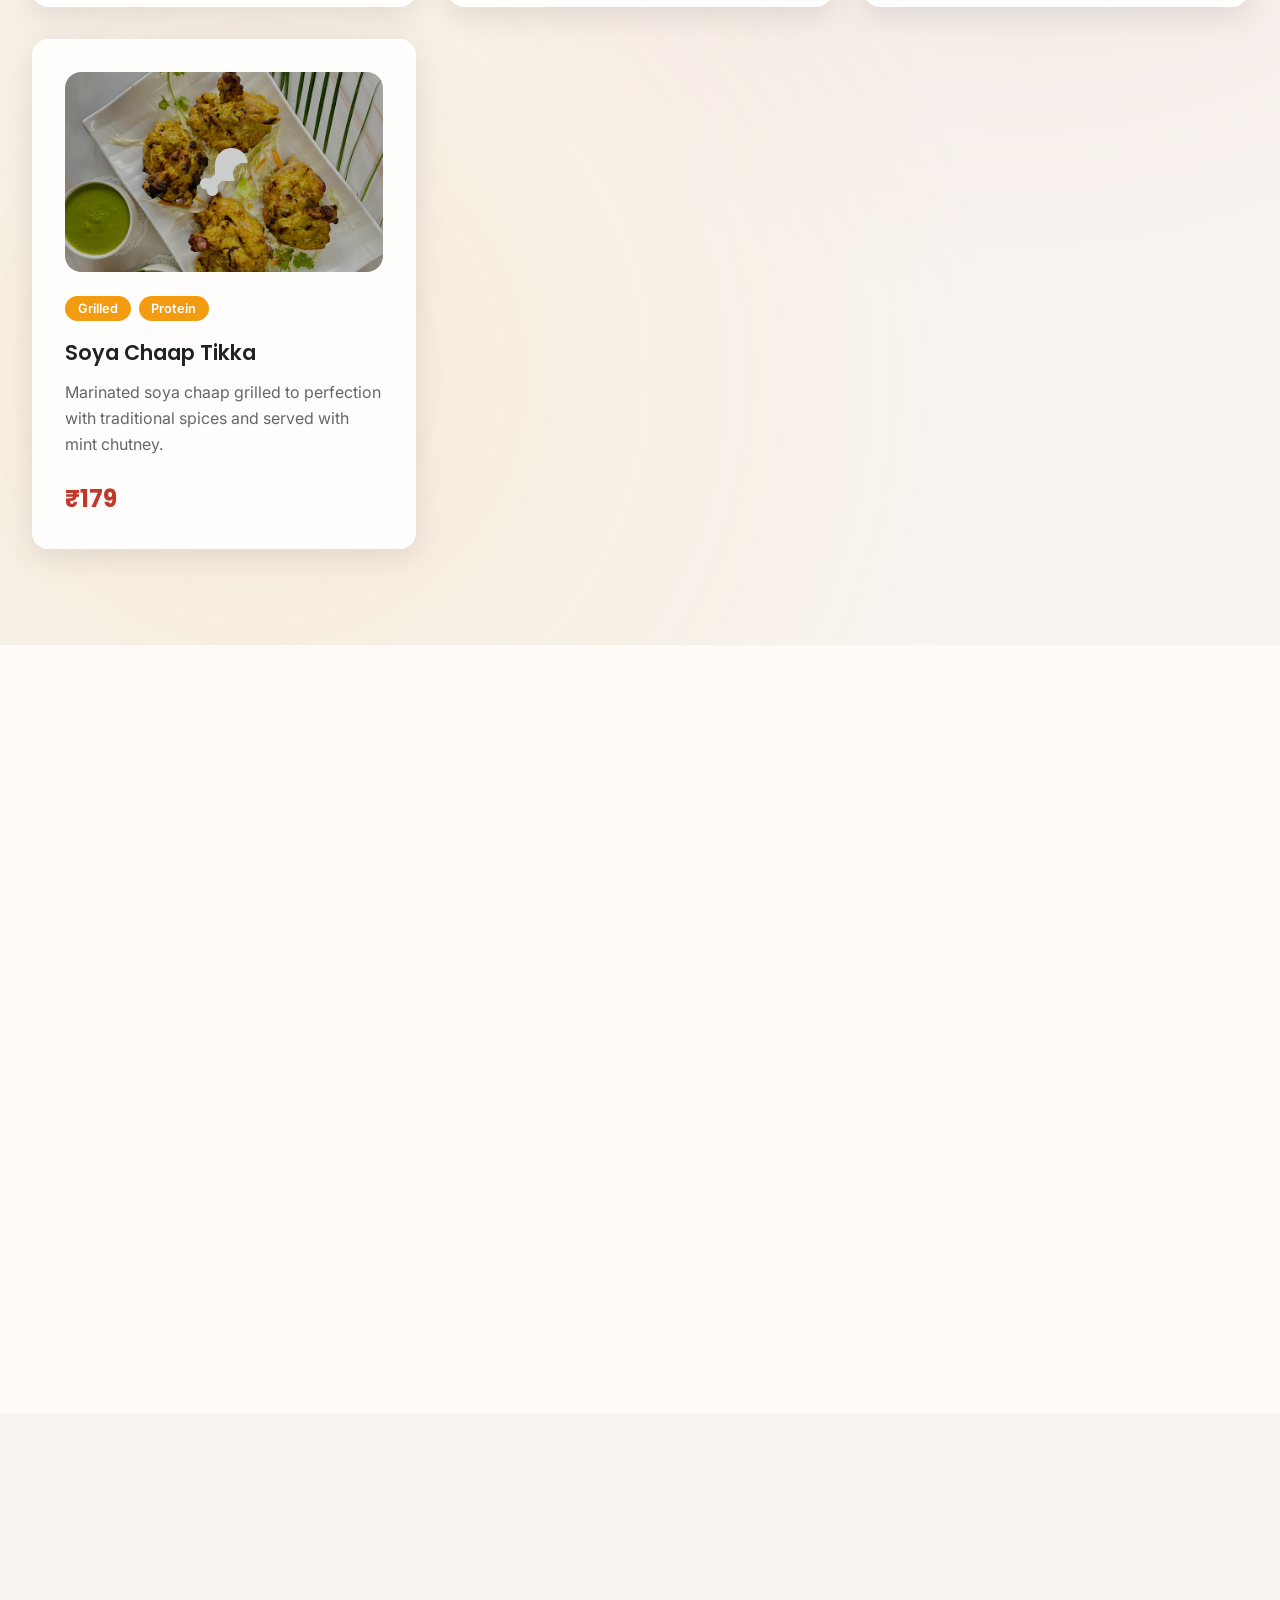
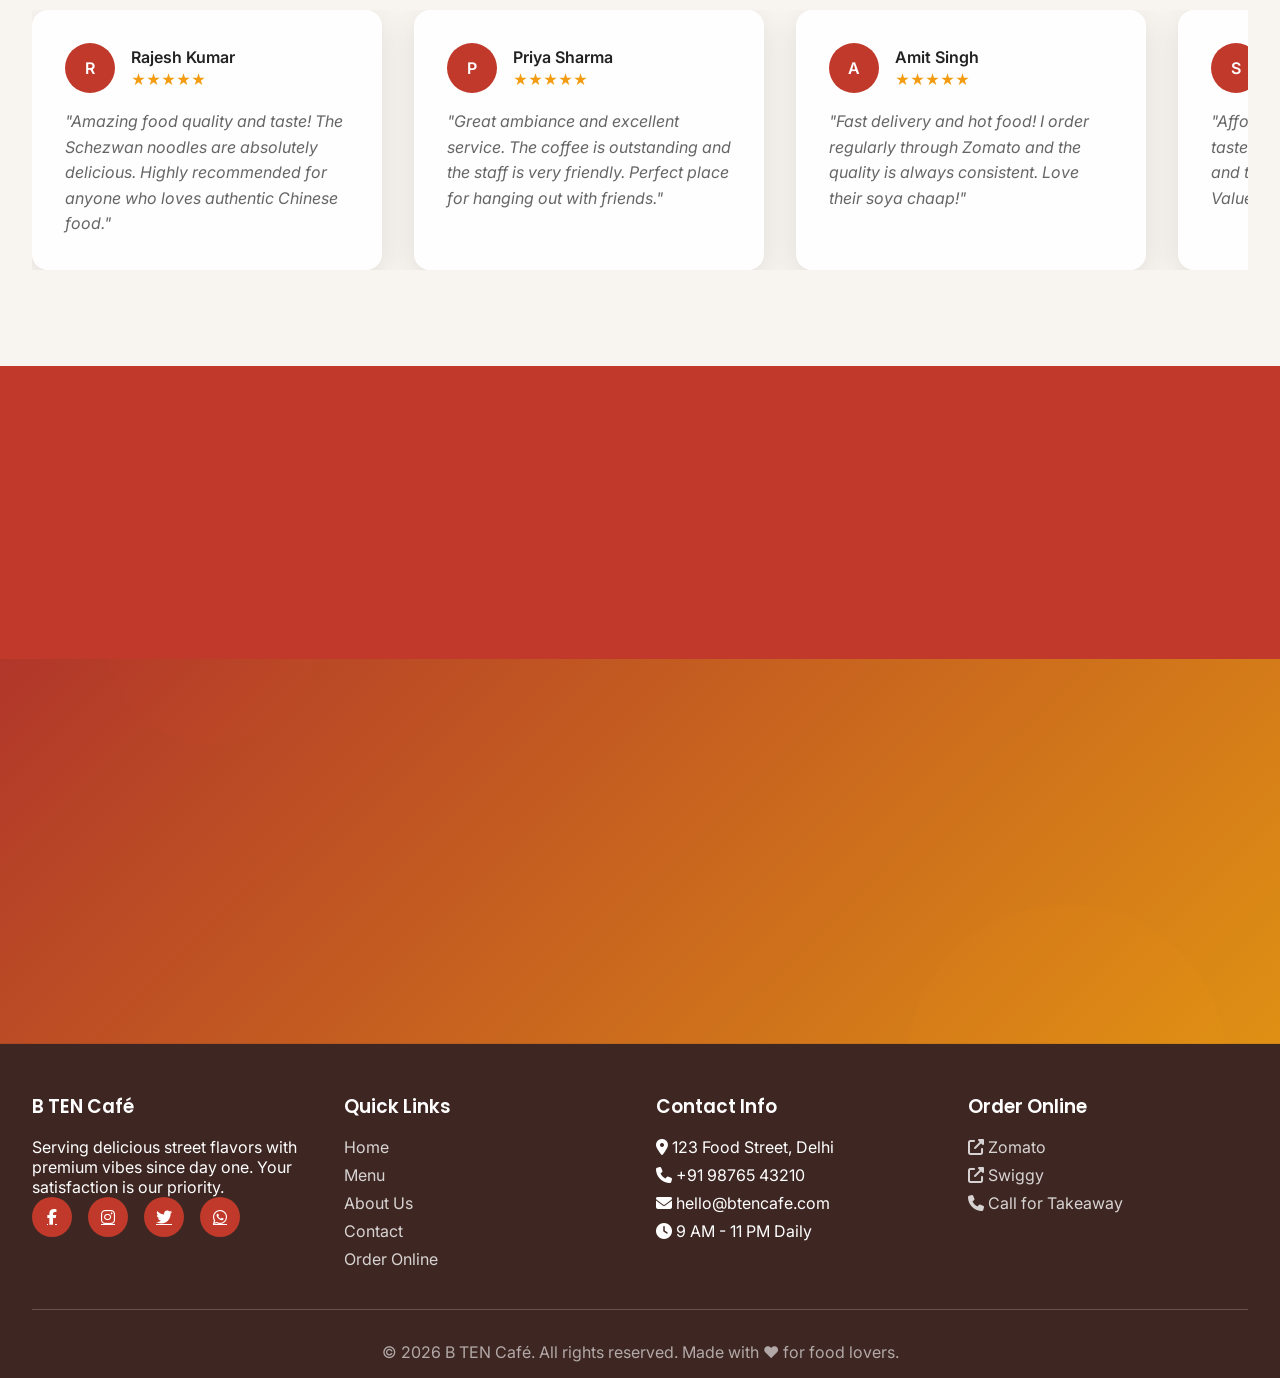
==== commit 8a78e1d1: "little changes" ====
--- a/index.html
+++ b/index.html
@@ -570,7 +570,7 @@
         </div>
         <div class="footer-bottom">
           <p>
-            &copy; 2025 B TEN Café. All rights reserved. Made with ❤️ for food
+            &copy; 2026 B TEN Café. All rights reserved. Made with ❤️ for food
             lovers.
           </p>
         </div>
